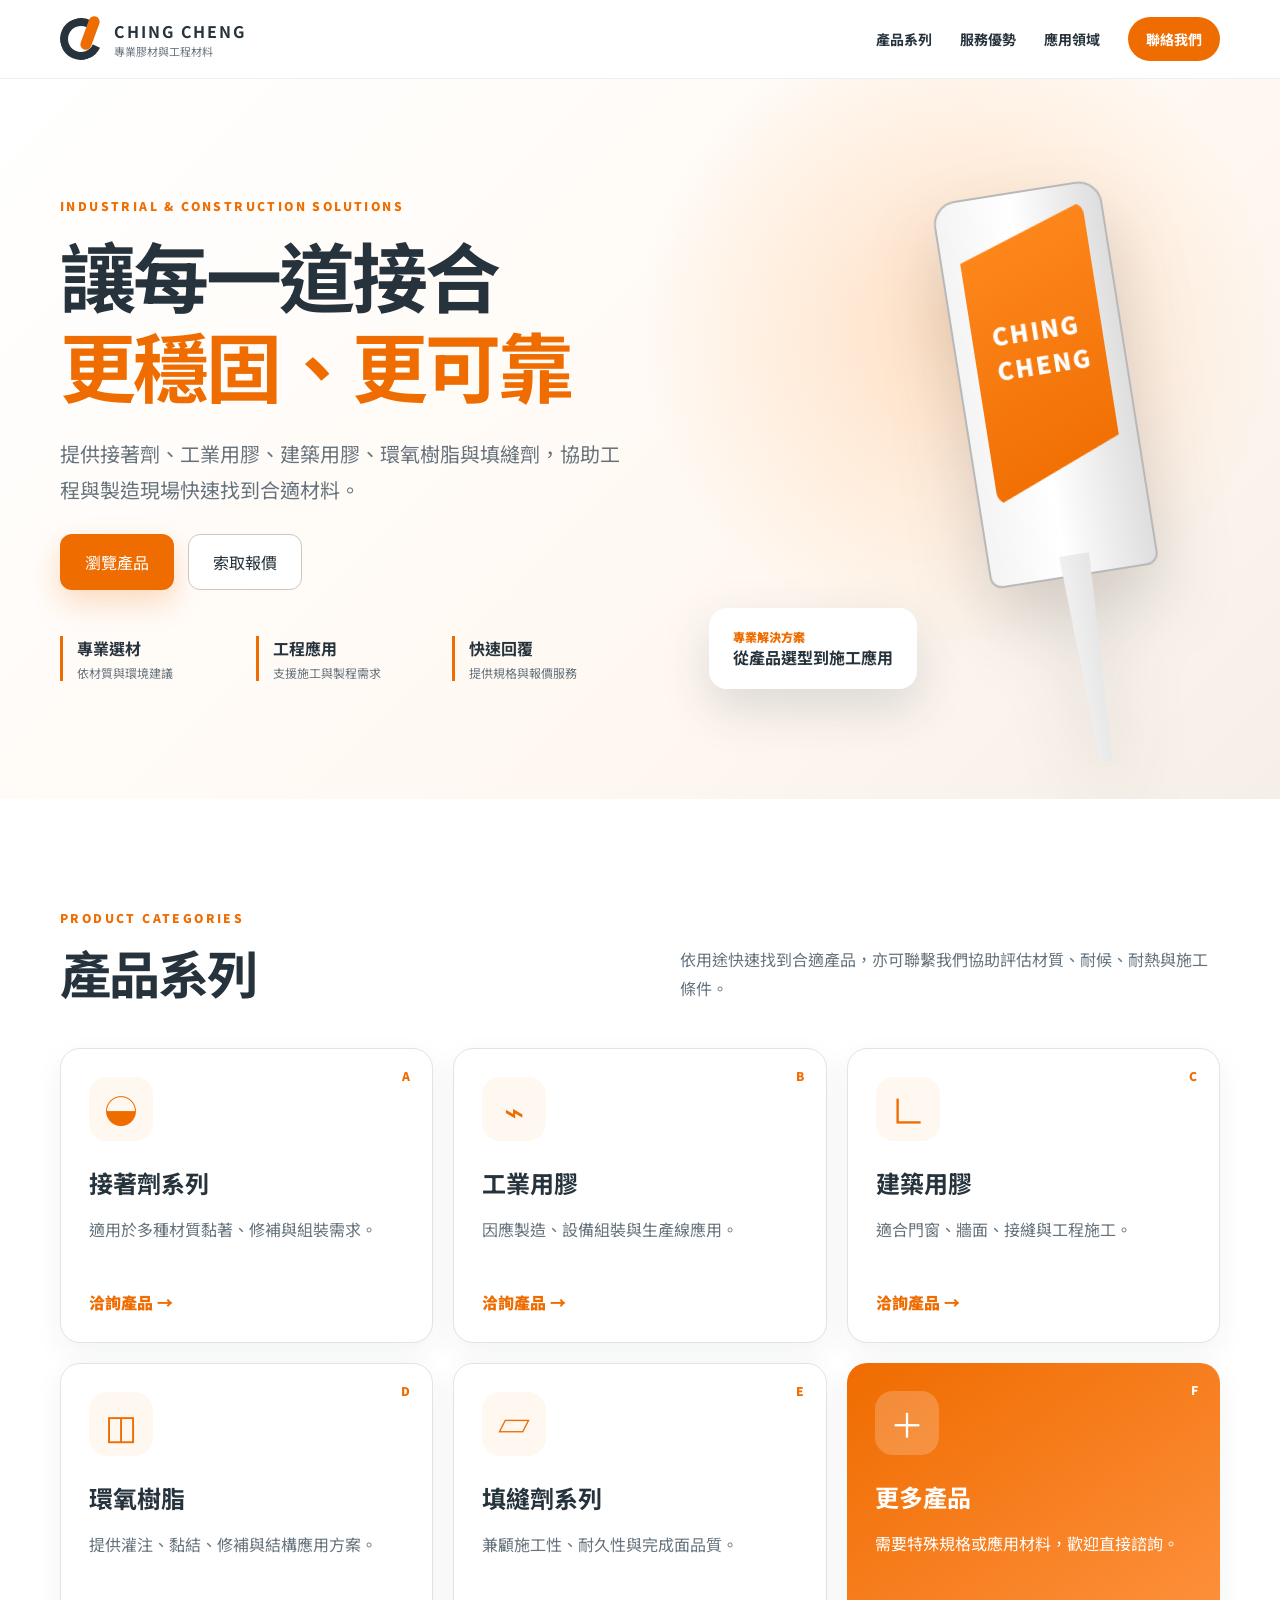
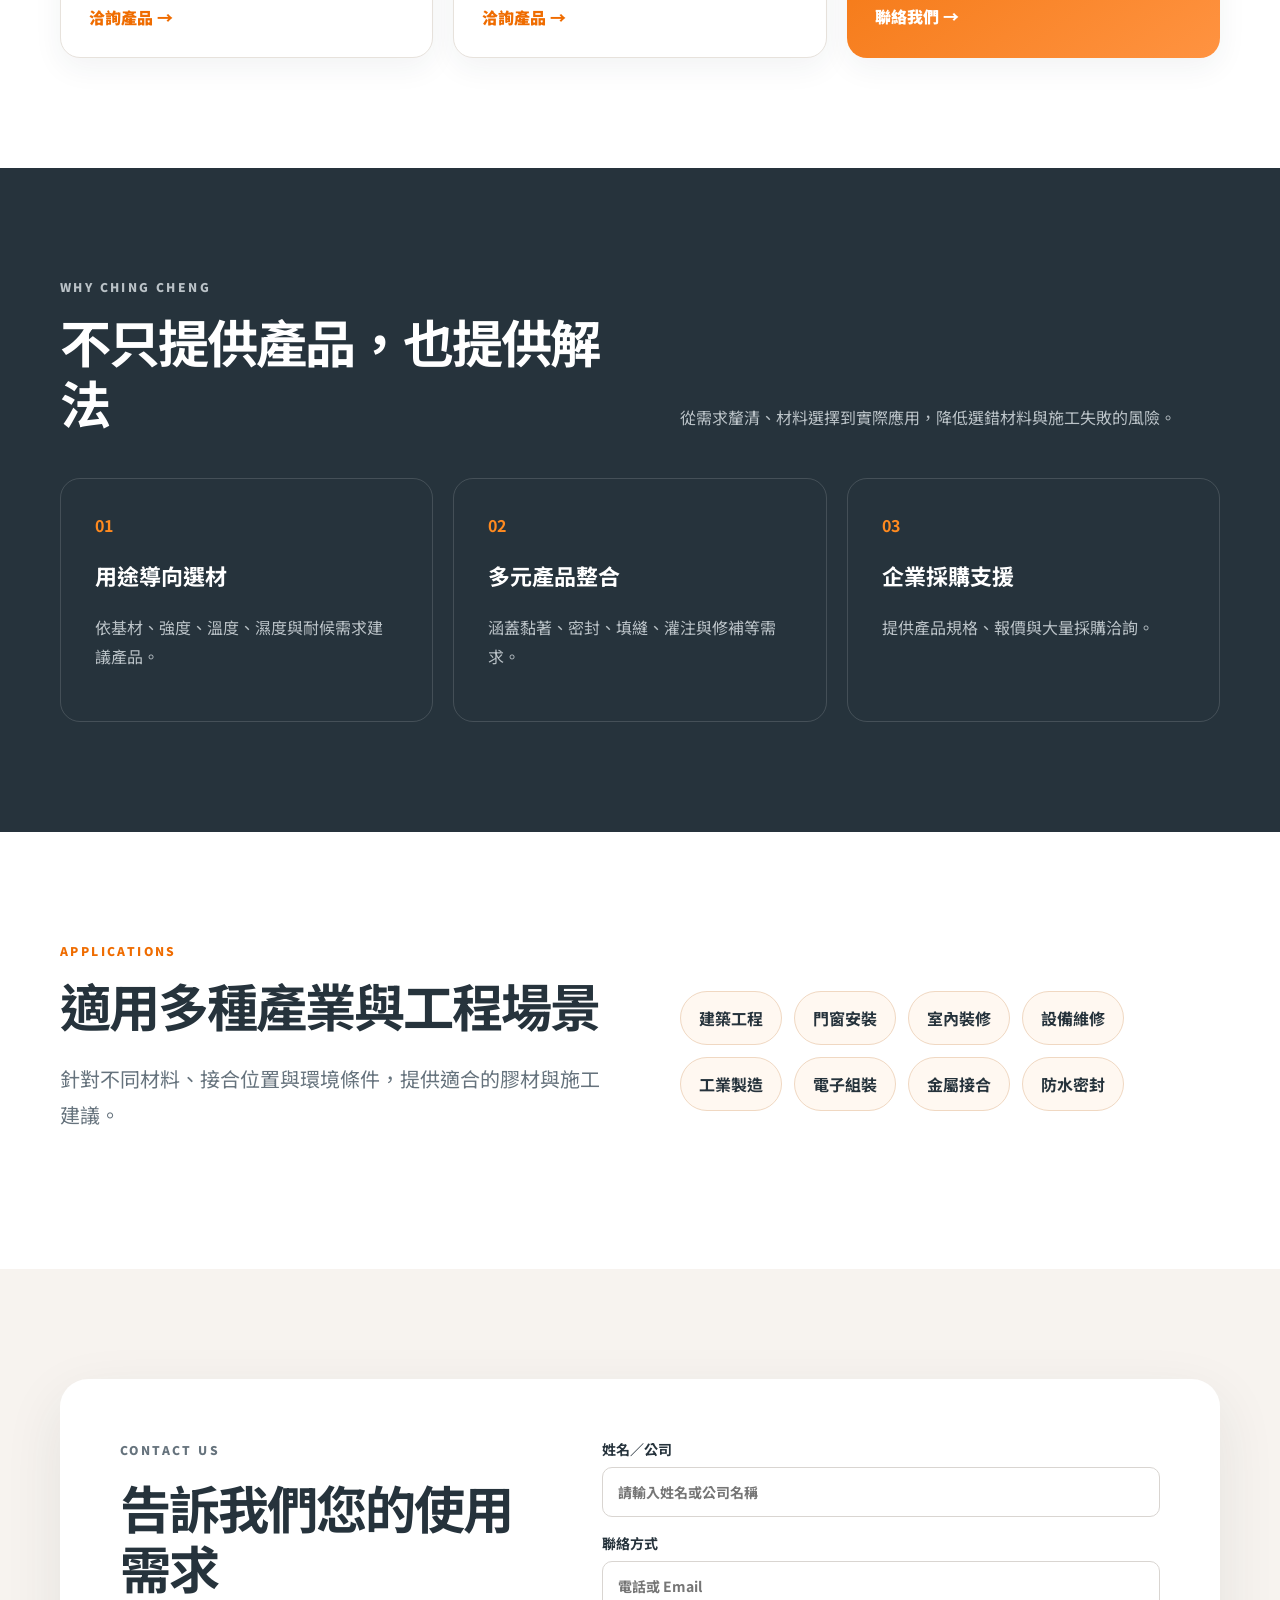
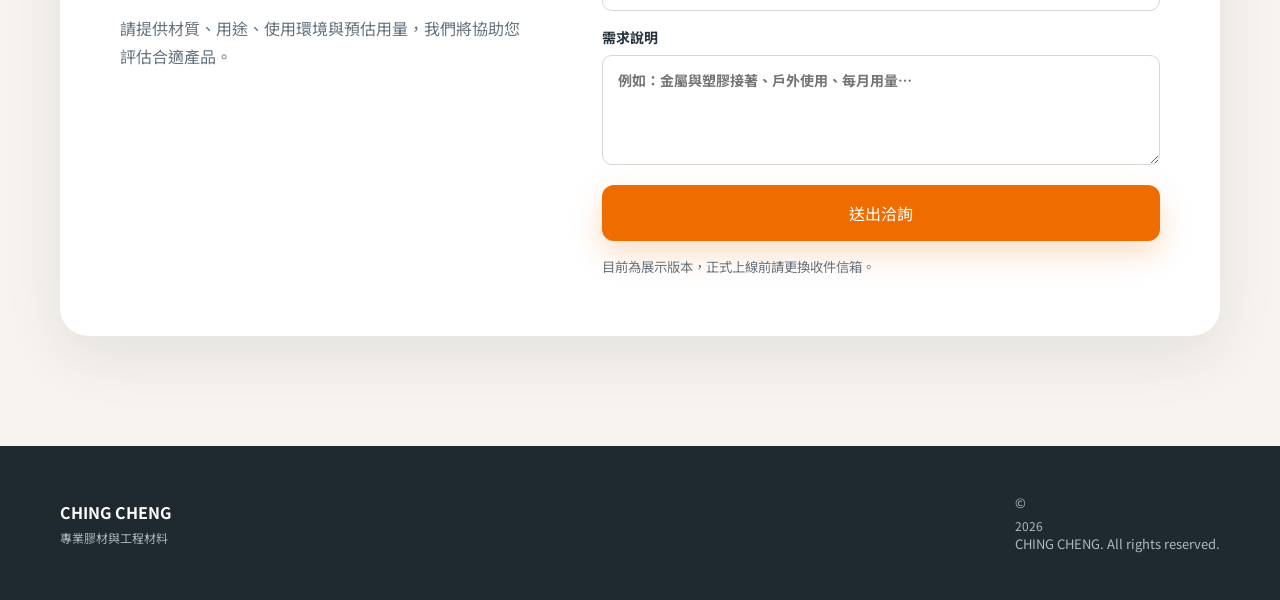
==== index.html @ 19c8ea31 "Deploy CHING CHENG company website" ====
<!doctype html><html lang="zh-Hant"><head><meta charset="utf-8"><meta name="viewport" content="width=device-width,initial-scale=1"><meta name="description" content="CHING CHENG 專業接著劑、工業用膠、建築用膠、環氧樹脂與填縫劑"><title>CHING CHENG｜專業膠材與工程材料</title><link rel="preconnect" href="https://fonts.googleapis.com"><link rel="preconnect" href="https://fonts.gstatic.com" crossorigin><link href="https://fonts.googleapis.com/css2?family=Noto+Sans+TC:wght@400;500;700;900&display=swap" rel="stylesheet"><style>:root{--o:#ef6c00;--o2:#ff8a1f;--i:#26333c;--m:#66737d;--l:#e7e2dc;--c:#fff8f1}*{box-sizing:border-box}html{scroll-behavior:smooth}body{margin:0;font-family:'Noto Sans TC',sans-serif;color:var(--i)}a{text-decoration:none;color:inherit}.container{width:min(1160px,calc(100% - 40px));margin:auto}.site-header{position:sticky;top:0;z-index:50;background:#fffffff0;backdrop-filter:blur(14px);border-bottom:1px solid #26333c14}.nav-wrap{height:78px;display:flex;align-items:center;justify-content:space-between}.brand{display:flex;align-items:center;gap:12px}.brand strong{display:block;letter-spacing:.12em}.brand small{display:block;color:var(--m);font-size:11px}.mark{width:42px;height:42px;border:8px solid var(--i);border-right-color:transparent;border-radius:50%;position:relative;transform:rotate(-20deg)}.mark:after{content:'';position:absolute;width:11px;height:35px;background:var(--o);border-radius:6px;right:-3px;top:-7px;transform:rotate(40deg)}.nav{display:flex;align-items:center;gap:28px;font-weight:700;font-size:14px}.nav a:hover{color:var(--o)}.nav-cta{background:var(--o);color:#fff!important;padding:12px 18px;border-radius:999px}.menu{display:none;border:0;background:none;font-size:24px}.hero{min-height:720px;display:grid;align-items:center;overflow:hidden;background:radial-gradient(circle at 75% 35%,#ffe0c4 0,transparent 30%),linear-gradient(135deg,#fff,#fff8f1 65%,#f6efe8)}.hero-grid{display:grid;grid-template-columns:1.05fr .95fr;align-items:center;gap:64px}.eyebrow{font-size:12px;letter-spacing:.2em;font-weight:900;color:var(--o);margin:0 0 16px}.hero h1,.section h2{margin:0;line-height:1.18;letter-spacing:-.04em}.hero h1{font-size:clamp(48px,6vw,76px)}.hero h1 span{color:var(--o)}.lead{font-size:20px;line-height:1.8;color:var(--m);max-width:620px;margin:26px 0}.actions{display:flex;gap:14px}.btn{display:inline-flex;justify-content:center;align-items:center;border-radius:12px;padding:15px 24px;font-weight:900;border:1px solid transparent;cursor:pointer;font:inherit}.primary{background:var(--o);color:#fff;box-shadow:0 12px 30px #ef6c003d}.secondary{border-color:#cfc7bf;background:#fff}.trust{display:grid;grid-template-columns:repeat(3,1fr);gap:12px;margin-top:46px}.trust div{padding-left:14px;border-left:3px solid var(--o)}.trust b,.trust span{display:block}.trust span{font-size:12px;color:var(--m);margin-top:4px}.visual{position:relative;min-height:520px}.tube{position:absolute;width:170px;height:390px;right:90px;top:10px;background:linear-gradient(90deg,#f4f4f4,#fff 45%,#dedede);border-radius:24px 24px 12px 12px;border:2px solid #b8b8b8;transform:rotate(-9deg);filter:drop-shadow(0 35px 35px #24292d2e)}.tube:before{content:'';position:absolute;inset:18px 18px 80px;border-radius:13px;background:linear-gradient(160deg,var(--o2),var(--o));clip-path:polygon(0 15%,100% 0,100% 82%,0 100%)}.tube span{position:absolute;z-index:2;left:38px;top:120px;color:#fff;font-weight:900;font-size:24px;letter-spacing:.08em}.tube:after{content:'';position:absolute;width:76px;height:210px;left:47px;bottom:-190px;background:linear-gradient(90deg,#f8f8f8,#ddd);clip-path:polygon(30% 0,70% 0,58% 100%,42% 100%)}.hero-card{position:absolute;left:10px;bottom:10px;background:#fff;padding:20px 24px;border-radius:18px;box-shadow:0 18px 50px #26333c29}.hero-card span,.hero-card strong{display:block}.hero-card span{color:var(--o);font-size:12px;font-weight:900}.section{padding:110px 0}.section-head{display:grid;grid-template-columns:1fr 1fr;align-items:end;gap:80px;margin-bottom:46px}.section h2{font-size:clamp(34px,4vw,52px)}.section-head>p{color:var(--m);line-height:1.8;margin:0}.grid{display:grid;grid-template-columns:repeat(3,1fr);gap:20px}.card{position:relative;padding:28px;border:1px solid var(--l);border-radius:20px;background:#fff;box-shadow:0 10px 30px #26333c0f;transition:.25s}.card:hover{transform:translateY(-6px);box-shadow:0 20px 45px #26333c1c}.card>span{position:absolute;right:22px;top:18px;font-size:12px;font-weight:900;color:var(--o)}.icon{width:64px;height:64px;display:grid;place-items:center;border-radius:18px;background:var(--c);font-size:34px;color:var(--o)}.card h3{font-size:24px;margin:24px 0 10px}.card p{color:var(--m);line-height:1.7;min-height:58px}.card a{color:var(--o);font-weight:900}.hi{background:linear-gradient(145deg,var(--o),#ff9341);color:#fff;border:0}.hi p,.hi a,.hi>span{color:#fff}.hi .icon{background:#ffffff33;color:#fff}.dark{background:var(--i);color:#fff}.dark p{color:#bac2c7}.advantages>div{padding:34px;border:1px solid #ffffff24;border-radius:20px}.advantages b{color:var(--o2)}.advantages h3{font-size:22px}.advantages p{line-height:1.8}.apps{display:grid;grid-template-columns:1fr 1fr;gap:80px;align-items:center}.tags{display:flex;flex-wrap:wrap;gap:12px}.tags span{padding:14px 18px;border-radius:999px;background:var(--c);border:1px solid #f0d8c2;font-weight:700}.contact{background:#f7f3ef}.contact-card{display:grid;grid-template-columns:.85fr 1.15fr;gap:70px;background:#fff;padding:60px;border-radius:28px;box-shadow:0 20px 60px #26333c17}.contact-card p{color:var(--m);line-height:1.8}.contact form{display:grid;gap:16px}.contact label{font-weight:700;font-size:14px}.contact input,.contact textarea{width:100%;margin-top:8px;padding:14px 15px;border:1px solid #d9d5d1;border-radius:10px;font:inherit}.contact small{color:var(--m)}footer{background:#1e2930;color:#fff;padding:34px 0}.footer{display:flex;justify-content:space-between;align-items:center}.footer span{display:block;color:#aeb7bd;font-size:12px;margin-top:5px}.footer p{color:#aeb7bd;font-size:13px}@media(max-width:850px){.menu{display:block}.nav{display:none;position:absolute;top:78px;left:0;right:0;background:#fff;padding:20px;box-shadow:0 12px 24px #00000014;flex-direction:column}.nav.open{display:flex}.hero{min-height:auto;padding:90px 0}.hero-grid,.section-head,.apps,.contact-card{grid-template-columns:1fr}.visual{min-height:460px}.grid{grid-template-columns:1fr 1fr}.section{padding:80px 0}.trust{grid-template-columns:1fr}.contact-card{padding:34px;gap:30px}}@media(max-width:560px){.container{width:min(100% - 28px,1160px)}.hero h1{font-size:44px}.visual{min-height:390px}.tube{right:48px;transform:rotate(-9deg) scale(.82);transform-origin:top}.grid{grid-template-columns:1fr}.section-head{gap:24px}.footer{display:block}}</style></head><body><header class="site-header"><div class="container nav-wrap"><a class="brand" href="#top"><span class="mark"></span><span><strong>CHING CHENG</strong><small>專業膠材與工程材料</small></span></a><button class="menu">☰</button><nav class="nav"><a href="#products">產品系列</a><a href="#advantages">服務優勢</a><a href="#applications">應用領域</a><a href="#contact" class="nav-cta">聯絡我們</a></nav></div></header><main id="top"><section class="hero"><div class="container hero-grid"><div><p class="eyebrow">INDUSTRIAL & CONSTRUCTION SOLUTIONS</p><h1>讓每一道接合<br><span>更穩固、更可靠</span></h1><p class="lead">提供接著劑、工業用膠、建築用膠、環氧樹脂與填縫劑，協助工程與製造現場快速找到合適材料。</p><div class="actions"><a class="btn primary" href="#products">瀏覽產品</a><a class="btn secondary" href="#contact">索取報價</a></div><div class="trust"><div><b>專業選材</b><span>依材質與環境建議</span></div><div><b>工程應用</b><span>支援施工與製程需求</span></div><div><b>快速回覆</b><span>提供規格與報價服務</span></div></div></div><div class="visual"><div class="tube"><span>CHING<br>CHENG</span></div><div class="hero-card"><span>專業解決方案</span><strong>從產品選型到施工應用</strong></div></div></div></section><section id="products" class="section"><div class="container"><div class="section-head"><div><p class="eyebrow">PRODUCT CATEGORIES</p><h2>產品系列</h2></div><p>依用途快速找到合適產品，亦可聯繫我們協助評估材質、耐候、耐熱與施工條件。</p></div><div class="grid"><article class="card"><div class="icon">◒</div><span>A</span><h3>接著劑系列</h3><p>適用於多種材質黏著、修補與組裝需求。</p><a href="#contact">洽詢產品 →</a></article><article class="card"><div class="icon">⌁</div><span>B</span><h3>工業用膠</h3><p>因應製造、設備組裝與生產線應用。</p><a href="#contact">洽詢產品 →</a></article><article class="card"><div class="icon">∟</div><span>C</span><h3>建築用膠</h3><p>適合門窗、牆面、接縫與工程施工。</p><a href="#contact">洽詢產品 →</a></article><article class="card"><div class="icon">◫</div><span>D</span><h3>環氧樹脂</h3><p>提供灌注、黏結、修補與結構應用方案。</p><a href="#contact">洽詢產品 →</a></article><article class="card"><div class="icon">▱</div><span>E</span><h3>填縫劑系列</h3><p>兼顧施工性、耐久性與完成面品質。</p><a href="#contact">洽詢產品 →</a></article><article class="card hi"><div class="icon">＋</div><span>F</span><h3>更多產品</h3><p>需要特殊規格或應用材料，歡迎直接諮詢。</p><a href="#contact">聯絡我們 →</a></article></div></div></section><section id="advantages" class="section dark"><div class="container"><div class="section-head"><div><p class="eyebrow">WHY CHING CHENG</p><h2>不只提供產品，也提供解法</h2></div><p>從需求釐清、材料選擇到實際應用，降低選錯材料與施工失敗的風險。</p></div><div class="grid advantages"><div><b>01</b><h3>用途導向選材</h3><p>依基材、強度、溫度、濕度與耐候需求建議產品。</p></div><div><b>02</b><h3>多元產品整合</h3><p>涵蓋黏著、密封、填縫、灌注與修補等需求。</p></div><div><b>03</b><h3>企業採購支援</h3><p>提供產品規格、報價與大量採購洽詢。</p></div></div></div></section><section id="applications" class="section"><div class="container apps"><div><p class="eyebrow">APPLICATIONS</p><h2>適用多種產業與工程場景</h2><p class="lead">針對不同材料、接合位置與環境條件，提供適合的膠材與施工建議。</p></div><div class="tags"><span>建築工程</span><span>門窗安裝</span><span>室內裝修</span><span>設備維修</span><span>工業製造</span><span>電子組裝</span><span>金屬接合</span><span>防水密封</span></div></div></section><section id="contact" class="section contact"><div class="container contact-card"><div><p class="eyebrow">CONTACT US</p><h2>告訴我們您的使用需求</h2><p>請提供材質、用途、使用環境與預估用量，我們將協助您評估合適產品。</p></div><form action="mailto:sales@example.com" method="post" enctype="text/plain"><label>姓名／公司<input name="name" required placeholder="請輸入姓名或公司名稱"></label><label>聯絡方式<input name="contact" required placeholder="電話或 Email"></label><label>需求說明<textarea name="message" rows="4" required placeholder="例如：金屬與塑膠接著、戶外使用、每月用量…"></textarea></label><button class="btn primary" type="submit">送出洽詢</button><small>目前為展示版本，正式上線前請更換收件信箱。</small></form></div></section></main><footer><div class="container footer"><div><strong>CHING CHENG</strong><span>專業膠材與工程材料</span></div><p>© <span id="year"></span> CHING CHENG. All rights reserved.</p></div></footer><script>const b=document.querySelector('.menu'),n=document.querySelector('.nav');b.onclick=()=>n.classList.toggle('open');document.querySelectorAll('.nav a').forEach(a=>a.onclick=()=>n.classList.remove('open'));document.getElementById('year').textContent=new Date().getFullYear()</script></body></html>
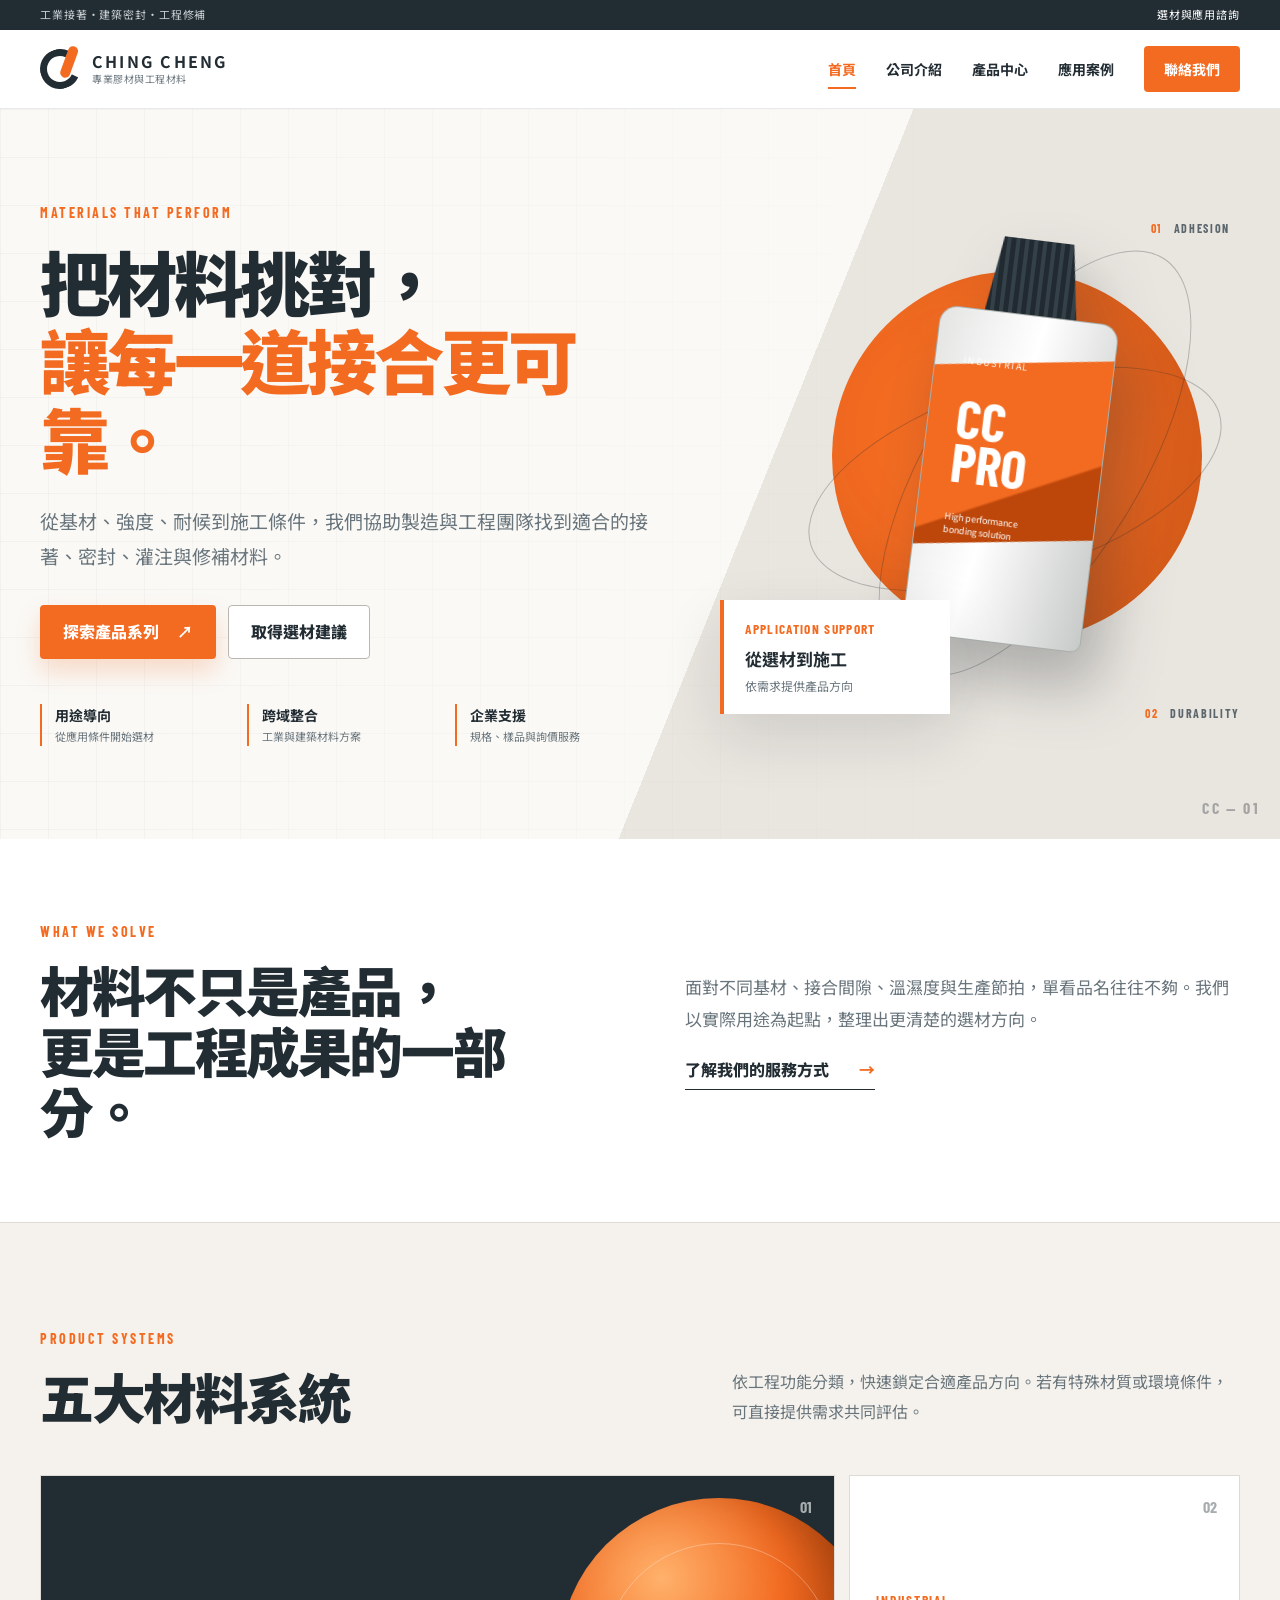
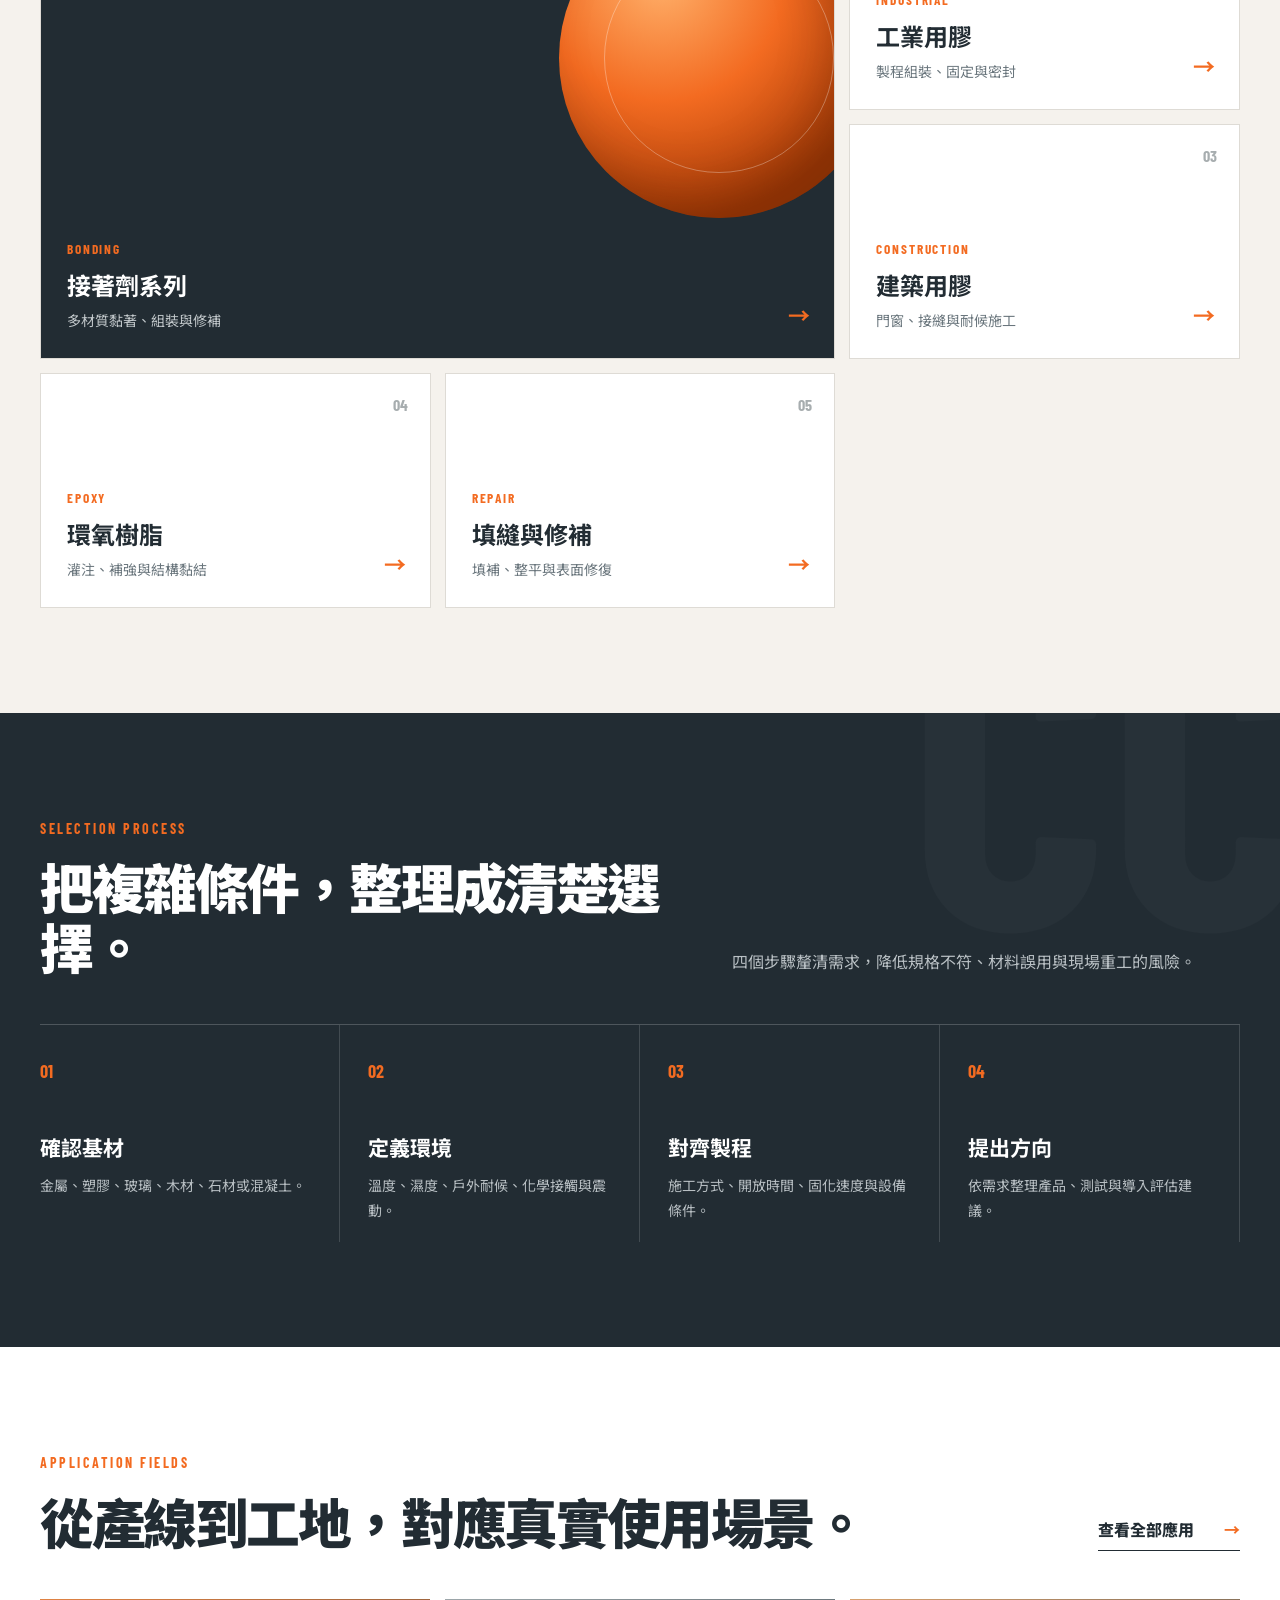
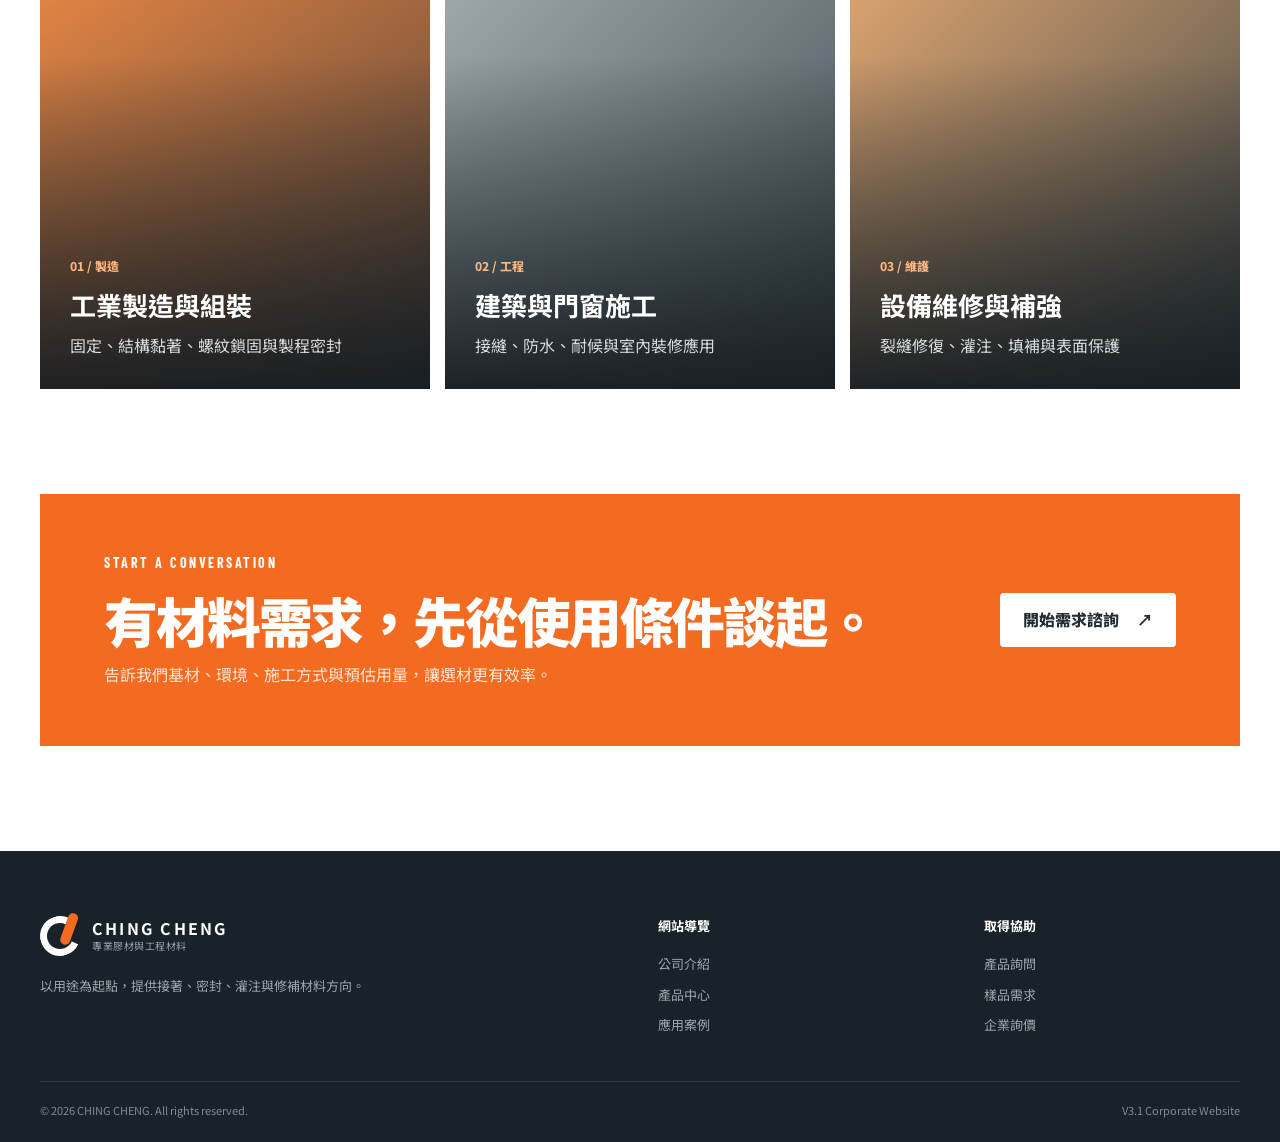
==== commit c720cc19: "Build V3.1 corporate website" ====
--- a/index.html
+++ b/index.html
@@ -1 +1,89 @@
-<!doctype html><html lang="zh-Hant"><head><meta charset="utf-8"><meta name="viewport" content="width=device-width,initial-scale=1"><meta name="description" content="CHING CHENG 專業接著劑、工業用膠、建築用膠、環氧樹脂與填縫劑"><title>CHING CHENG｜專業膠材與工程材料</title><link rel="preconnect" href="https://fonts.googleapis.com"><link rel="preconnect" href="https://fonts.gstatic.com" crossorigin><link href="https://fonts.googleapis.com/css2?family=Noto+Sans+TC:wght@400;500;700;900&display=swap" rel="stylesheet"><style>:root{--o:#ef6c00;--o2:#ff8a1f;--i:#26333c;--m:#66737d;--l:#e7e2dc;--c:#fff8f1}*{box-sizing:border-box}html{scroll-behavior:smooth}body{margin:0;font-family:'Noto Sans TC',sans-serif;color:var(--i)}a{text-decoration:none;color:inherit}.container{width:min(1160px,calc(100% - 40px));margin:auto}.site-header{position:sticky;top:0;z-index:50;background:#fffffff0;backdrop-filter:blur(14px);border-bottom:1px solid #26333c14}.nav-wrap{height:78px;display:flex;align-items:center;justify-content:space-between}.brand{display:flex;align-items:center;gap:12px}.brand strong{display:block;letter-spacing:.12em}.brand small{display:block;color:var(--m);font-size:11px}.mark{width:42px;height:42px;border:8px solid var(--i);border-right-color:transparent;border-radius:50%;position:relative;transform:rotate(-20deg)}.mark:after{content:'';position:absolute;width:11px;height:35px;background:var(--o);border-radius:6px;right:-3px;top:-7px;transform:rotate(40deg)}.nav{display:flex;align-items:center;gap:28px;font-weight:700;font-size:14px}.nav a:hover{color:var(--o)}.nav-cta{background:var(--o);color:#fff!important;padding:12px 18px;border-radius:999px}.menu{display:none;border:0;background:none;font-size:24px}.hero{min-height:720px;display:grid;align-items:center;overflow:hidden;background:radial-gradient(circle at 75% 35%,#ffe0c4 0,transparent 30%),linear-gradient(135deg,#fff,#fff8f1 65%,#f6efe8)}.hero-grid{display:grid;grid-template-columns:1.05fr .95fr;align-items:center;gap:64px}.eyebrow{font-size:12px;letter-spacing:.2em;font-weight:900;color:var(--o);margin:0 0 16px}.hero h1,.section h2{margin:0;line-height:1.18;letter-spacing:-.04em}.hero h1{font-size:clamp(48px,6vw,76px)}.hero h1 span{color:var(--o)}.lead{font-size:20px;line-height:1.8;color:var(--m);max-width:620px;margin:26px 0}.actions{display:flex;gap:14px}.btn{display:inline-flex;justify-content:center;align-items:center;border-radius:12px;padding:15px 24px;font-weight:900;border:1px solid transparent;cursor:pointer;font:inherit}.primary{background:var(--o);color:#fff;box-shadow:0 12px 30px #ef6c003d}.secondary{border-color:#cfc7bf;background:#fff}.trust{display:grid;grid-template-columns:repeat(3,1fr);gap:12px;margin-top:46px}.trust div{padding-left:14px;border-left:3px solid var(--o)}.trust b,.trust span{display:block}.trust span{font-size:12px;color:var(--m);margin-top:4px}.visual{position:relative;min-height:520px}.tube{position:absolute;width:170px;height:390px;right:90px;top:10px;background:linear-gradient(90deg,#f4f4f4,#fff 45%,#dedede);border-radius:24px 24px 12px 12px;border:2px solid #b8b8b8;transform:rotate(-9deg);filter:drop-shadow(0 35px 35px #24292d2e)}.tube:before{content:'';position:absolute;inset:18px 18px 80px;border-radius:13px;background:linear-gradient(160deg,var(--o2),var(--o));clip-path:polygon(0 15%,100% 0,100% 82%,0 100%)}.tube span{position:absolute;z-index:2;left:38px;top:120px;color:#fff;font-weight:900;font-size:24px;letter-spacing:.08em}.tube:after{content:'';position:absolute;width:76px;height:210px;left:47px;bottom:-190px;background:linear-gradient(90deg,#f8f8f8,#ddd);clip-path:polygon(30% 0,70% 0,58% 100%,42% 100%)}.hero-card{position:absolute;left:10px;bottom:10px;background:#fff;padding:20px 24px;border-radius:18px;box-shadow:0 18px 50px #26333c29}.hero-card span,.hero-card strong{display:block}.hero-card span{color:var(--o);font-size:12px;font-weight:900}.section{padding:110px 0}.section-head{display:grid;grid-template-columns:1fr 1fr;align-items:end;gap:80px;margin-bottom:46px}.section h2{font-size:clamp(34px,4vw,52px)}.section-head>p{color:var(--m);line-height:1.8;margin:0}.grid{display:grid;grid-template-columns:repeat(3,1fr);gap:20px}.card{position:relative;padding:28px;border:1px solid var(--l);border-radius:20px;background:#fff;box-shadow:0 10px 30px #26333c0f;transition:.25s}.card:hover{transform:translateY(-6px);box-shadow:0 20px 45px #26333c1c}.card>span{position:absolute;right:22px;top:18px;font-size:12px;font-weight:900;color:var(--o)}.icon{width:64px;height:64px;display:grid;place-items:center;border-radius:18px;background:var(--c);font-size:34px;color:var(--o)}.card h3{font-size:24px;margin:24px 0 10px}.card p{color:var(--m);line-height:1.7;min-height:58px}.card a{color:var(--o);font-weight:900}.hi{background:linear-gradient(145deg,var(--o),#ff9341);color:#fff;border:0}.hi p,.hi a,.hi>span{color:#fff}.hi .icon{background:#ffffff33;color:#fff}.dark{background:var(--i);color:#fff}.dark p{color:#bac2c7}.advantages>div{padding:34px;border:1px solid #ffffff24;border-radius:20px}.advantages b{color:var(--o2)}.advantages h3{font-size:22px}.advantages p{line-height:1.8}.apps{display:grid;grid-template-columns:1fr 1fr;gap:80px;align-items:center}.tags{display:flex;flex-wrap:wrap;gap:12px}.tags span{padding:14px 18px;border-radius:999px;background:var(--c);border:1px solid #f0d8c2;font-weight:700}.contact{background:#f7f3ef}.contact-card{display:grid;grid-template-columns:.85fr 1.15fr;gap:70px;background:#fff;padding:60px;border-radius:28px;box-shadow:0 20px 60px #26333c17}.contact-card p{color:var(--m);line-height:1.8}.contact form{display:grid;gap:16px}.contact label{font-weight:700;font-size:14px}.contact input,.contact textarea{width:100%;margin-top:8px;padding:14px 15px;border:1px solid #d9d5d1;border-radius:10px;font:inherit}.contact small{color:var(--m)}footer{background:#1e2930;color:#fff;padding:34px 0}.footer{display:flex;justify-content:space-between;align-items:center}.footer span{display:block;color:#aeb7bd;font-size:12px;margin-top:5px}.footer p{color:#aeb7bd;font-size:13px}@media(max-width:850px){.menu{display:block}.nav{display:none;position:absolute;top:78px;left:0;right:0;background:#fff;padding:20px;box-shadow:0 12px 24px #00000014;flex-direction:column}.nav.open{display:flex}.hero{min-height:auto;padding:90px 0}.hero-grid,.section-head,.apps,.contact-card{grid-template-columns:1fr}.visual{min-height:460px}.grid{grid-template-columns:1fr 1fr}.section{padding:80px 0}.trust{grid-template-columns:1fr}.contact-card{padding:34px;gap:30px}}@media(max-width:560px){.container{width:min(100% - 28px,1160px)}.hero h1{font-size:44px}.visual{min-height:390px}.tube{right:48px;transform:rotate(-9deg) scale(.82);transform-origin:top}.grid{grid-template-columns:1fr}.section-head{gap:24px}.footer{display:block}}</style></head><body><header class="site-header"><div class="container nav-wrap"><a class="brand" href="#top"><span class="mark"></span><span><strong>CHING CHENG</strong><small>專業膠材與工程材料</small></span></a><button class="menu">☰</button><nav class="nav"><a href="#products">產品系列</a><a href="#advantages">服務優勢</a><a href="#applications">應用領域</a><a href="#contact" class="nav-cta">聯絡我們</a></nav></div></header><main id="top"><section class="hero"><div class="container hero-grid"><div><p class="eyebrow">INDUSTRIAL & CONSTRUCTION SOLUTIONS</p><h1>讓每一道接合<br><span>更穩固、更可靠</span></h1><p class="lead">提供接著劑、工業用膠、建築用膠、環氧樹脂與填縫劑，協助工程與製造現場快速找到合適材料。</p><div class="actions"><a class="btn primary" href="#products">瀏覽產品</a><a class="btn secondary" href="#contact">索取報價</a></div><div class="trust"><div><b>專業選材</b><span>依材質與環境建議</span></div><div><b>工程應用</b><span>支援施工與製程需求</span></div><div><b>快速回覆</b><span>提供規格與報價服務</span></div></div></div><div class="visual"><div class="tube"><span>CHING<br>CHENG</span></div><div class="hero-card"><span>專業解決方案</span><strong>從產品選型到施工應用</strong></div></div></div></section><section id="products" class="section"><div class="container"><div class="section-head"><div><p class="eyebrow">PRODUCT CATEGORIES</p><h2>產品系列</h2></div><p>依用途快速找到合適產品，亦可聯繫我們協助評估材質、耐候、耐熱與施工條件。</p></div><div class="grid"><article class="card"><div class="icon">◒</div><span>A</span><h3>接著劑系列</h3><p>適用於多種材質黏著、修補與組裝需求。</p><a href="#contact">洽詢產品 →</a></article><article class="card"><div class="icon">⌁</div><span>B</span><h3>工業用膠</h3><p>因應製造、設備組裝與生產線應用。</p><a href="#contact">洽詢產品 →</a></article><article class="card"><div class="icon">∟</div><span>C</span><h3>建築用膠</h3><p>適合門窗、牆面、接縫與工程施工。</p><a href="#contact">洽詢產品 →</a></article><article class="card"><div class="icon">◫</div><span>D</span><h3>環氧樹脂</h3><p>提供灌注、黏結、修補與結構應用方案。</p><a href="#contact">洽詢產品 →</a></article><article class="card"><div class="icon">▱</div><span>E</span><h3>填縫劑系列</h3><p>兼顧施工性、耐久性與完成面品質。</p><a href="#contact">洽詢產品 →</a></article><article class="card hi"><div class="icon">＋</div><span>F</span><h3>更多產品</h3><p>需要特殊規格或應用材料，歡迎直接諮詢。</p><a href="#contact">聯絡我們 →</a></article></div></div></section><section id="advantages" class="section dark"><div class="container"><div class="section-head"><div><p class="eyebrow">WHY CHING CHENG</p><h2>不只提供產品，也提供解法</h2></div><p>從需求釐清、材料選擇到實際應用，降低選錯材料與施工失敗的風險。</p></div><div class="grid advantages"><div><b>01</b><h3>用途導向選材</h3><p>依基材、強度、溫度、濕度與耐候需求建議產品。</p></div><div><b>02</b><h3>多元產品整合</h3><p>涵蓋黏著、密封、填縫、灌注與修補等需求。</p></div><div><b>03</b><h3>企業採購支援</h3><p>提供產品規格、報價與大量採購洽詢。</p></div></div></div></section><section id="applications" class="section"><div class="container apps"><div><p class="eyebrow">APPLICATIONS</p><h2>適用多種產業與工程場景</h2><p class="lead">針對不同材料、接合位置與環境條件，提供適合的膠材與施工建議。</p></div><div class="tags"><span>建築工程</span><span>門窗安裝</span><span>室內裝修</span><span>設備維修</span><span>工業製造</span><span>電子組裝</span><span>金屬接合</span><span>防水密封</span></div></div></section><section id="contact" class="section contact"><div class="container contact-card"><div><p class="eyebrow">CONTACT US</p><h2>告訴我們您的使用需求</h2><p>請提供材質、用途、使用環境與預估用量，我們將協助您評估合適產品。</p></div><form action="mailto:sales@example.com" method="post" enctype="text/plain"><label>姓名／公司<input name="name" required placeholder="請輸入姓名或公司名稱"></label><label>聯絡方式<input name="contact" required placeholder="電話或 Email"></label><label>需求說明<textarea name="message" rows="4" required placeholder="例如：金屬與塑膠接著、戶外使用、每月用量…"></textarea></label><button class="btn primary" type="submit">送出洽詢</button><small>目前為展示版本，正式上線前請更換收件信箱。</small></form></div></section></main><footer><div class="container footer"><div><strong>CHING CHENG</strong><span>專業膠材與工程材料</span></div><p>© <span id="year"></span> CHING CHENG. All rights reserved.</p></div></footer><script>const b=document.querySelector('.menu'),n=document.querySelector('.nav');b.onclick=()=>n.classList.toggle('open');document.querySelectorAll('.nav a').forEach(a=>a.onclick=()=>n.classList.remove('open'));document.getElementById('year').textContent=new Date().getFullYear()</script></body></html>+<!doctype html>
+<html lang="zh-Hant">
+<head>
+  <meta charset="utf-8">
+  <meta name="viewport" content="width=device-width,initial-scale=1">
+  <meta name="description" content="CHING CHENG 提供工業接著、建築密封、環氧灌注與填縫修補材料，協助企業依基材、環境與製程條件快速選材。">
+  <meta name="theme-color" content="#222c33">
+  <title>CHING CHENG｜工業膠材與工程材料解決方案</title>
+  <link rel="stylesheet" href="styles.css">
+</head>
+<body>
+  <a class="skip-link" href="#main">跳至主要內容</a>
+  <header class="header">
+    <div class="utility"><div class="container">工業接著・建築密封・工程修補 <span>選材與應用諮詢</span></div></div>
+    <div class="container nav-wrap">
+      <a class="brand" href="index.html" aria-label="CHING CHENG 首頁"><span class="brand-mark" aria-hidden="true"></span><span><strong>CHING CHENG</strong><small>專業膠材與工程材料</small></span></a>
+      <button class="menu" type="button" aria-label="開啟導覽選單" aria-expanded="false" aria-controls="site-nav"><span></span><span></span><span></span></button>
+      <nav class="nav" id="site-nav" aria-label="主要導覽"><a class="active" aria-current="page" href="index.html">首頁</a><a href="about.html">公司介紹</a><a href="products.html">產品中心</a><a href="applications.html">應用案例</a><a class="nav-cta" href="contact.html">聯絡我們</a></nav>
+    </div>
+  </header>
+
+  <main id="main">
+    <section class="hero">
+      <div class="container hero-grid">
+        <div class="hero-copy reveal">
+          <p class="eyebrow">MATERIALS THAT PERFORM</p>
+          <h1>把材料挑對，<br><span>讓每一道接合更可靠。</span></h1>
+          <p class="lead">從基材、強度、耐候到施工條件，我們協助製造與工程團隊找到適合的接著、密封、灌注與修補材料。</p>
+          <div class="actions"><a class="btn primary" href="products.html">探索產品系列 <span aria-hidden="true">↗</span></a><a class="btn secondary" href="contact.html">取得選材建議</a></div>
+          <div class="trust" aria-label="服務特色"><div><b>用途導向</b><span>從應用條件開始選材</span></div><div><b>跨域整合</b><span>工業與建築材料方案</span></div><div><b>企業支援</b><span>規格、樣品與詢價服務</span></div></div>
+        </div>
+        <div class="hero-stage reveal" aria-label="CHING CHENG 工業膠材產品意象">
+          <div class="tech-label label-top"><span>01</span> ADHESION</div>
+          <div class="product-pack"><div class="pack-cap"></div><div class="pack-body"><small>INDUSTRIAL</small><strong>CC<br>PRO</strong><span>High performance<br>bonding solution</span></div></div>
+          <div class="orbit orbit-one"></div><div class="orbit orbit-two"></div>
+          <div class="spec-card"><small>APPLICATION SUPPORT</small><b>從選材到施工</b><span>依需求提供產品方向</span></div>
+          <div class="tech-label label-bottom"><span>02</span> DURABILITY</div>
+        </div>
+      </div>
+      <div class="hero-index" aria-hidden="true">CC — 01</div>
+    </section>
+
+    <section class="section intro-strip">
+      <div class="container split intro-grid reveal"><div><p class="eyebrow">WHAT WE SOLVE</p><h2>材料不只是產品，<br>更是工程成果的一部分。</h2></div><div><p class="lead-sm">面對不同基材、接合間隙、溫濕度與生產節拍，單看品名往往不夠。我們以實際用途為起點，整理出更清楚的選材方向。</p><a class="text-link" href="about.html">了解我們的服務方式 <span>→</span></a></div></div>
+    </section>
+
+    <section class="section soft" id="products">
+      <div class="container">
+        <div class="section-head reveal"><div><p class="eyebrow">PRODUCT SYSTEMS</p><h2>五大材料系統</h2></div><p>依工程功能分類，快速鎖定合適產品方向。若有特殊材質或環境條件，可直接提供需求共同評估。</p></div>
+        <div class="category-grid">
+          <a class="category-card featured reveal" href="products.html#adhesives"><span class="card-no">01</span><div class="material-orb"></div><div><small>BONDING</small><h3>接著劑系列</h3><p>多材質黏著、組裝與修補</p></div><b>→</b></a>
+          <a class="category-card reveal" href="products.html#industrial"><span class="card-no">02</span><div><small>INDUSTRIAL</small><h3>工業用膠</h3><p>製程組裝、固定與密封</p></div><b>→</b></a>
+          <a class="category-card reveal" href="products.html#construction"><span class="card-no">03</span><div><small>CONSTRUCTION</small><h3>建築用膠</h3><p>門窗、接縫與耐候施工</p></div><b>→</b></a>
+          <a class="category-card reveal" href="products.html#epoxy"><span class="card-no">04</span><div><small>EPOXY</small><h3>環氧樹脂</h3><p>灌注、補強與結構黏結</p></div><b>→</b></a>
+          <a class="category-card reveal" href="products.html#sealants"><span class="card-no">05</span><div><small>REPAIR</small><h3>填縫與修補</h3><p>填補、整平與表面修復</p></div><b>→</b></a>
+        </div>
+      </div>
+    </section>
+
+    <section class="section dark process-section">
+      <div class="container">
+        <div class="section-head reveal"><div><p class="eyebrow">SELECTION PROCESS</p><h2>把複雜條件，整理成清楚選擇。</h2></div><p>四個步驟釐清需求，降低規格不符、材料誤用與現場重工的風險。</p></div>
+        <div class="process-grid">
+          <article class="process-card reveal"><b>01</b><h3>確認基材</h3><p>金屬、塑膠、玻璃、木材、石材或混凝土。</p></article>
+          <article class="process-card reveal"><b>02</b><h3>定義環境</h3><p>溫度、濕度、戶外耐候、化學接觸與震動。</p></article>
+          <article class="process-card reveal"><b>03</b><h3>對齊製程</h3><p>施工方式、開放時間、固化速度與設備條件。</p></article>
+          <article class="process-card reveal"><b>04</b><h3>提出方向</h3><p>依需求整理產品、測試與導入評估建議。</p></article>
+        </div>
+      </div>
+    </section>
+
+    <section class="section applications-preview">
+      <div class="container">
+        <div class="section-head reveal"><div><p class="eyebrow">APPLICATION FIELDS</p><h2>從產線到工地，對應真實使用場景。</h2></div><a class="text-link" href="applications.html">查看全部應用 <span>→</span></a></div>
+        <div class="application-bands">
+          <a class="app-band app-industrial reveal" href="applications.html#manufacturing"><span>01 / 製造</span><h3>工業製造與組裝</h3><p>固定、結構黏著、螺紋鎖固與製程密封</p></a>
+          <a class="app-band app-building reveal" href="applications.html#building"><span>02 / 工程</span><h3>建築與門窗施工</h3><p>接縫、防水、耐候與室內裝修應用</p></a>
+          <a class="app-band app-maintenance reveal" href="applications.html#maintenance"><span>03 / 維護</span><h3>設備維修與補強</h3><p>裂縫修復、灌注、填補與表面保護</p></a>
+        </div>
+      </div>
+    </section>
+
+    <section class="cta-section"><div class="container cta-panel reveal"><div><p class="eyebrow">START A CONVERSATION</p><h2>有材料需求，先從使用條件談起。</h2><p>告訴我們基材、環境、施工方式與預估用量，讓選材更有效率。</p></div><a class="btn light" href="contact.html">開始需求諮詢 <span>↗</span></a></div></section>
+  </main>
+
+  <footer class="footer"><div class="container footer-grid"><div><a class="brand footer-brand" href="index.html"><span class="brand-mark"></span><span><strong>CHING CHENG</strong><small>專業膠材與工程材料</small></span></a><p>以用途為起點，提供接著、密封、灌注與修補材料方向。</p></div><div><strong>網站導覽</strong><a href="about.html">公司介紹</a><a href="products.html">產品中心</a><a href="applications.html">應用案例</a></div><div><strong>取得協助</strong><a href="contact.html">產品詢問</a><a href="contact.html?topic=sample">樣品需求</a><a href="contact.html?topic=quote">企業詢價</a></div></div><div class="container footer-bottom"><span>© <span data-year></span> CHING CHENG. All rights reserved.</span><span>V3.1 Corporate Website</span></div></footer>
+  <script src="main.js" defer></script>
+</body>
+</html>
--- a/styles.css
+++ b/styles.css
@@ -0,0 +1,63 @@
+@import url('https://fonts.googleapis.com/css2?family=Barlow+Condensed:wght@600;700&family=Noto+Sans+TC:wght@400;500;600;700;900&display=swap');
+
+:root{--orange:#f36b21;--orange-dark:#d9500b;--ink:#222c33;--ink-2:#303d45;--muted:#69757c;--paper:#f5f2ed;--cream:#fff8f1;--line:#dedbd5;--white:#fff;--max:1200px;--shadow:0 22px 60px rgba(25,34,40,.12)}
+*{box-sizing:border-box}
+html{scroll-behavior:smooth}
+body{margin:0;font-family:'Noto Sans TC',sans-serif;color:var(--ink);background:var(--white);line-height:1.6;-webkit-font-smoothing:antialiased}
+body.menu-open{overflow:hidden}
+a{color:inherit;text-decoration:none}
+button,input,textarea,select{font:inherit}
+button{color:inherit}
+.skip-link{position:fixed;top:8px;left:8px;z-index:1000;background:var(--ink);color:#fff;padding:10px 16px;transform:translateY(-150%)}
+.skip-link:focus{transform:none}
+.container{width:min(var(--max),calc(100% - 48px));margin-inline:auto}
+.header{position:sticky;top:0;z-index:100;background:rgba(255,255,255,.95);backdrop-filter:blur(16px);border-bottom:1px solid rgba(34,44,51,.1)}
+.utility{height:30px;background:var(--ink);color:#c9d0d3;font-size:11px;letter-spacing:.08em;display:flex;align-items:center}
+.utility .container{display:flex;justify-content:space-between}.utility span{color:#fff}
+.nav-wrap{height:78px;display:flex;align-items:center;justify-content:space-between}
+.brand{display:flex;align-items:center;gap:12px}.brand strong{display:block;font-size:16px;letter-spacing:.14em;line-height:1.3}.brand small{display:block;color:var(--muted);font-size:10px;letter-spacing:.05em}
+.brand-mark{width:40px;height:40px;border:7px solid var(--ink);border-right-color:transparent;border-radius:50%;position:relative;transform:rotate(-20deg);flex:0 0 auto}
+.brand-mark:after{content:'';position:absolute;width:10px;height:33px;background:var(--orange);border-radius:5px;right:-3px;top:-7px;transform:rotate(40deg)}
+.nav{display:flex;align-items:center;gap:30px;font-size:14px;font-weight:700}.nav a{position:relative;padding:9px 0}.nav a:not(.nav-cta):after{content:'';position:absolute;left:0;right:100%;bottom:0;height:2px;background:var(--orange);transition:.25s}.nav a:hover:after,.nav a.active:after{right:0}.nav a.active{color:var(--orange)}
+.nav-cta{padding:12px 20px!important;border-radius:4px;background:var(--orange);color:#fff;transition:.2s}.nav-cta:hover{background:var(--orange-dark)}
+.menu{display:none;width:44px;height:44px;border:0;background:transparent;padding:9px;cursor:pointer}.menu span{display:block;width:25px;height:2px;background:var(--ink);margin:5px auto;transition:.25s}
+.menu[aria-expanded="true"] span:nth-child(1){transform:translateY(7px) rotate(45deg)}.menu[aria-expanded="true"] span:nth-child(2){opacity:0}.menu[aria-expanded="true"] span:nth-child(3){transform:translateY(-7px) rotate(-45deg)}
+
+.hero{position:relative;min-height:730px;display:grid;align-items:center;overflow:hidden;background:linear-gradient(112deg,#faf9f6 0 58%,#e9e5df 58%)}
+.hero:before{content:'';position:absolute;inset:0;background-image:linear-gradient(rgba(34,44,51,.035) 1px,transparent 1px),linear-gradient(90deg,rgba(34,44,51,.035) 1px,transparent 1px);background-size:48px 48px;mask-image:linear-gradient(90deg,#000,transparent 78%)}
+.hero-grid{position:relative;z-index:1;display:grid;grid-template-columns:1.08fr .92fr;gap:70px;align-items:center;padding:70px 0}
+.eyebrow{margin:0 0 16px;color:var(--orange);font-family:'Barlow Condensed',sans-serif;font-size:14px;font-weight:700;letter-spacing:.18em;text-transform:uppercase}
+h1,h2,h3,p{margin-top:0}.hero h1,.page-hero h1,.section h2,.cta-panel h2{margin-bottom:0;font-weight:900;line-height:1.12;letter-spacing:-.045em}
+.hero h1{font-size:clamp(46px,5.5vw,76px)}.hero h1 span{color:var(--orange)}
+.lead{max-width:660px;margin:26px 0 0;color:var(--muted);font-size:19px;line-height:1.85}
+.lead-sm{color:var(--muted);font-size:17px;line-height:1.9}
+.actions{display:flex;gap:12px;flex-wrap:wrap;margin-top:32px}.btn{display:inline-flex;align-items:center;justify-content:center;gap:18px;min-height:52px;padding:13px 22px;border:1px solid transparent;border-radius:4px;font-weight:800;transition:.22s;cursor:pointer}.btn:hover{transform:translateY(-2px)}.primary{background:var(--orange);color:#fff;box-shadow:0 12px 25px rgba(243,107,33,.22)}.primary:hover{background:var(--orange-dark)}.secondary{border-color:#bbb7b0;background:#fff}.secondary:hover{border-color:var(--ink)}.light{background:#fff;color:var(--ink)}
+.trust{display:grid;grid-template-columns:repeat(3,1fr);gap:12px;margin-top:45px}.trust div{border-left:2px solid var(--orange);padding-left:13px}.trust b,.trust span{display:block}.trust b{font-size:14px}.trust span{color:var(--muted);font-size:11px;margin-top:2px}
+.hero-stage{position:relative;height:550px}.hero-stage:before{content:'';position:absolute;width:370px;height:370px;border-radius:50%;background:var(--orange);right:38px;top:72px;box-shadow:inset -55px -25px 90px rgba(118,38,0,.24)}
+.product-pack{position:absolute;z-index:3;width:180px;right:135px;top:40px;transform:rotate(7deg);filter:drop-shadow(20px 34px 30px rgba(34,44,51,.3))}.pack-cap{height:75px;width:92px;margin:auto;background:repeating-linear-gradient(90deg,#202a30 0 5px,#354149 5px 9px);clip-path:polygon(12% 0,88% 0,100% 100%,0 100%)}.pack-body{height:330px;padding:45px 28px 20px;border-radius:18px 18px 10px 10px;background:linear-gradient(100deg,#e4e5e3,#fff 45%,#c7cac8);border:1px solid #a8aeaa;position:relative;overflow:hidden}.pack-body:before{content:'';position:absolute;left:0;right:0;top:35px;height:205px;background:linear-gradient(155deg,var(--orange) 0 65%,#bd470a 66%);clip-path:polygon(0 12%,100% 0,100% 88%,0 100%)}.pack-body small,.pack-body strong,.pack-body span{position:relative;z-index:1;display:block;color:#fff}.pack-body small{font-size:9px;letter-spacing:.16em}.pack-body strong{font-family:'Barlow Condensed',sans-serif;font-size:54px;line-height:.8;margin:28px 0}.pack-body span{font-size:9px;line-height:1.5}.orbit{position:absolute;border:1px solid rgba(34,44,51,.28);border-radius:50%}.orbit-one{width:430px;height:190px;right:10px;top:185px;transform:rotate(-18deg)}.orbit-two{width:210px;height:485px;right:100px;top:22px;transform:rotate(32deg)}
+.spec-card{position:absolute;z-index:5;left:0;bottom:35px;width:230px;padding:19px 21px;background:#fff;border-left:4px solid var(--orange);box-shadow:var(--shadow)}.spec-card small,.spec-card b,.spec-card span{display:block}.spec-card small{color:var(--orange);font-family:'Barlow Condensed';font-weight:700;letter-spacing:.1em}.spec-card b{font-size:17px;margin:4px 0}.spec-card span{font-size:12px;color:var(--muted)}
+.tech-label{position:absolute;font-family:'Barlow Condensed';font-weight:700;font-size:12px;letter-spacing:.14em;color:#5b666d}.tech-label span{color:var(--orange);margin-right:8px}.label-top{right:10px;top:20px}.label-bottom{right:0;bottom:26px}.hero-index{position:absolute;right:20px;bottom:18px;font-family:'Barlow Condensed';font-weight:700;color:rgba(34,44,51,.35);letter-spacing:.15em}
+
+.section{padding:105px 0}.soft{background:var(--paper)}.dark{background:var(--ink);color:#fff}.split{display:grid;grid-template-columns:1fr 1fr;gap:90px;align-items:center}.intro-strip{padding:82px 0;border-bottom:1px solid var(--line)}.section h2,.cta-panel h2{font-size:clamp(34px,4.2vw,54px)}
+.text-link{display:inline-flex;gap:30px;align-items:center;border-bottom:1px solid var(--ink);padding:4px 0 7px;font-weight:800}.text-link span{color:var(--orange)}
+.section-head{display:grid;grid-template-columns:1.1fr .9fr;align-items:end;gap:70px;margin-bottom:48px}.section-head>p{margin:0;color:var(--muted);line-height:1.85}.dark .section-head>p{color:#b9c0c4}
+.category-grid{display:grid;grid-template-columns:repeat(6,1fr);gap:14px}.category-card{position:relative;grid-column:span 2;min-height:235px;padding:26px;background:#fff;border:1px solid var(--line);display:flex;flex-direction:column;justify-content:flex-end;overflow:hidden;transition:.25s}.category-card:hover{transform:translateY(-5px);border-color:var(--orange);box-shadow:var(--shadow)}.category-card.featured{grid-column:span 4;grid-row:span 2;min-height:484px;background:var(--ink);color:#fff}.category-card small{color:var(--orange);font-family:'Barlow Condensed';letter-spacing:.14em;font-weight:700}.category-card h3{font-size:24px;margin:5px 0}.category-card p{margin:0;color:var(--muted);font-size:14px}.category-card.featured p{color:#c2c8cb}.category-card>b{position:absolute;right:24px;bottom:25px;color:var(--orange);font-size:22px}.card-no{position:absolute;right:22px;top:18px;color:#a7adaf;font-family:'Barlow Condensed';font-weight:700}.material-orb{position:absolute;width:320px;height:320px;border-radius:50%;right:-45px;top:22px;background:radial-gradient(circle at 32% 25%,#ffb16b,var(--orange) 38%,#a83b06 75%);box-shadow:inset -35px -22px 55px rgba(73,25,0,.35)}.material-orb:after{content:'';position:absolute;inset:45px;border:1px solid rgba(255,255,255,.3);border-radius:50%}
+.process-section{position:relative;overflow:hidden}.process-section:before{content:'CC';position:absolute;right:-30px;top:-170px;font-family:'Barlow Condensed';font-size:430px;font-weight:700;line-height:1;color:rgba(255,255,255,.025)}.process-grid{position:relative;display:grid;grid-template-columns:repeat(4,1fr);border-top:1px solid rgba(255,255,255,.2)}.process-card{padding:32px 28px 5px 0;border-right:1px solid rgba(255,255,255,.15);min-height:215px}.process-card:not(:first-child){padding-left:28px}.process-card b{font-family:'Barlow Condensed';font-size:18px;color:var(--orange)}.process-card h3{font-size:21px;margin:45px 0 8px}.process-card p{color:#b9c0c4;font-size:14px;line-height:1.8}
+.applications-preview .section-head{grid-template-columns:1fr auto}.application-bands{display:grid;grid-template-columns:repeat(3,1fr);gap:15px}.app-band{position:relative;min-height:390px;padding:30px;display:flex;flex-direction:column;justify-content:flex-end;color:#fff;overflow:hidden;isolation:isolate}.app-band:before,.case-visual:before{content:'';position:absolute;inset:0;z-index:-2;background:linear-gradient(145deg,#e18343,#443c38)}.app-band:after,.case-visual:after{content:'';position:absolute;inset:0;z-index:-1;background:linear-gradient(180deg,transparent 15%,rgba(20,27,32,.9) 100%)}.app-building:before{background:linear-gradient(135deg,#9da7aa,#3d4a51)}.app-maintenance:before{background:linear-gradient(135deg,#d8a16e,#3c4548)}.app-band span{color:#ffb67e;font-size:12px;font-weight:800}.app-band h3{font-size:26px;margin:8px 0}.app-band p{margin:0;color:#d5dbde}.app-band:hover:before{transform:scale(1.06)}.app-band:before{transition:.45s}
+.cta-section{padding:0 0 105px}.cta-panel{display:flex;align-items:center;justify-content:space-between;gap:60px;padding:58px 64px;background:var(--orange);color:#fff}.cta-panel .eyebrow{color:#fff}.cta-panel p:last-child{margin:12px 0 0;color:#ffe3d2}
+
+.page-hero{position:relative;padding:110px 0 95px;background:var(--paper);overflow:hidden}.page-hero:after{content:attr(data-index);position:absolute;right:4vw;bottom:-.21em;font-family:'Barlow Condensed';font-size:220px;font-weight:700;color:rgba(34,44,51,.05)}.page-hero h1{max-width:900px;font-size:clamp(44px,6vw,76px)}.page-hero .lead{max-width:770px}.breadcrumb{display:flex;gap:9px;align-items:center;margin-bottom:28px;color:var(--muted);font-size:12px}.breadcrumb span{color:var(--orange)}
+.value-grid{display:grid;grid-template-columns:repeat(3,1fr);gap:18px}.value-card{padding:32px;border-top:3px solid var(--orange);background:#fff;box-shadow:0 10px 35px rgba(34,44,51,.06)}.value-card b{font-family:'Barlow Condensed';font-size:14px;color:var(--orange)}.value-card h3{font-size:22px;margin:30px 0 10px}.value-card p{color:var(--muted);margin:0}.service-steps{display:grid;gap:0;border-top:1px solid var(--line)}.service-step{display:grid;grid-template-columns:100px 1fr 1fr;gap:38px;padding:30px 0;border-bottom:1px solid var(--line);align-items:start}.service-step>b{font-family:'Barlow Condensed';font-size:34px;color:var(--orange)}.service-step h3{font-size:22px;margin:3px 0}.service-step p{color:var(--muted);margin:3px 0;line-height:1.8}
+.product-nav{position:sticky;top:108px;z-index:20;background:#fff;border-bottom:1px solid var(--line)}.product-nav .container{display:flex;overflow-x:auto}.product-nav a{padding:17px 18px;white-space:nowrap;font-size:13px;font-weight:700}.product-nav a:hover{color:var(--orange)}
+.product-list{display:grid;gap:18px}.product-row{display:grid;grid-template-columns:145px 1fr auto;gap:30px;align-items:center;padding:26px;background:#fff;border:1px solid var(--line)}.product-code{height:120px;background:linear-gradient(145deg,#ffe9d8,#f7b37b);display:grid;place-items:center;font-family:'Barlow Condensed';font-weight:700;font-size:36px;color:var(--orange-dark)}.product-row small{font-family:'Barlow Condensed';font-weight:700;letter-spacing:.14em;color:var(--orange)}.product-row h3{font-size:24px;margin:4px 0}.product-row p{margin:0;color:var(--muted)}.product-meta{display:flex;gap:7px;flex-wrap:wrap;margin-top:12px}.product-meta span{padding:5px 9px;background:var(--paper);font-size:11px;color:#59636a}.product-row .btn{min-width:130px}
+.selection-table{width:100%;border-collapse:collapse;background:#fff}.selection-table th,.selection-table td{padding:17px 18px;border-bottom:1px solid var(--line);text-align:left}.selection-table th{background:var(--ink);color:#fff;font-size:13px}.selection-table td{color:var(--muted);font-size:14px}.selection-table td:first-child{color:var(--ink);font-weight:700}
+.case-grid{display:grid;grid-template-columns:repeat(2,1fr);gap:22px}.case-card{border:1px solid var(--line);background:#fff}.case-visual{height:245px;position:relative;overflow:hidden;isolation:isolate;padding:24px;color:#fff}.case-visual span{font-family:'Barlow Condensed';font-weight:700;letter-spacing:.12em}.case-card:nth-child(2) .case-visual:before{background:linear-gradient(145deg,#87979e,#2b3941)}.case-card:nth-child(3) .case-visual:before{background:linear-gradient(145deg,#d4a477,#514038)}.case-card:nth-child(4) .case-visual:before{background:linear-gradient(145deg,#b3a38e,#4c5555)}.case-content{padding:26px}.case-content h3{font-size:24px;margin-bottom:12px}.case-content p{color:var(--muted)}.case-tags{display:flex;gap:7px;flex-wrap:wrap}.case-tags span{font-size:11px;background:var(--paper);padding:5px 9px}
+.contact-layout{display:grid;grid-template-columns:.8fr 1.2fr;gap:60px;align-items:start}.contact-aside{position:sticky;top:145px}.contact-aside h2{font-size:40px;line-height:1.2}.contact-aside p{color:var(--muted)}.contact-checklist{margin:30px 0 0;padding:0;list-style:none}.contact-checklist li{padding:13px 0;border-bottom:1px solid var(--line)}.contact-checklist li:before{content:'✓';color:var(--orange);font-weight:900;margin-right:12px}.contact-form{padding:42px;background:#fff;box-shadow:var(--shadow)}.form-grid{display:grid;grid-template-columns:1fr 1fr;gap:18px}.field{display:grid;gap:8px}.field.full{grid-column:1/-1}.field label{font-weight:700;font-size:13px}.required{color:var(--orange)}input,textarea,select{width:100%;border:1px solid #cfcac2;border-radius:0;background:#fff;padding:13px 14px;outline:none}input:focus,textarea:focus,select:focus{border-color:var(--orange);box-shadow:0 0 0 3px rgba(243,107,33,.1)}textarea{resize:vertical}.form-note{font-size:12px;color:var(--muted);margin:16px 0}.form-status{display:none;margin:0 0 18px;padding:14px;background:#eaf7ee;color:#28653b}.form-status.show{display:block}
+
+.footer{padding:65px 0 22px;background:#192228;color:#fff}.footer-grid{display:grid;grid-template-columns:1.5fr .7fr .7fr;gap:70px;padding-bottom:45px}.footer-brand .brand-mark{border-color:#fff;border-right-color:transparent}.footer-brand small{color:#9ba6ac}.footer-grid p{max-width:420px;color:#9ba6ac;font-size:13px;margin-top:20px}.footer-grid>div:not(:first-child){display:grid;align-content:start;gap:10px;font-size:13px}.footer-grid>div:not(:first-child)>strong{margin-bottom:7px;color:#fff}.footer-grid>div:not(:first-child)>a{color:#9ba6ac}.footer-grid a:hover{color:var(--orange)}.footer-bottom{display:flex;justify-content:space-between;padding-top:20px;border-top:1px solid rgba(255,255,255,.12);color:#7f8b91;font-size:11px}
+.light-process{color:var(--ink);border-color:var(--line)}.light-process .process-card{border-color:var(--line)}.light-process .process-card p{color:var(--muted)}
+.reveal{opacity:0;transform:translateY(22px);transition:opacity .65s ease,transform .65s ease}.reveal.show{opacity:1;transform:none}
+
+@media (prefers-reduced-motion:reduce){html{scroll-behavior:auto}.reveal{opacity:1;transform:none;transition:none}.category-card,.btn,.app-band:before{transition:none}}
+@media(max-width:900px){.container{width:min(var(--max),calc(100% - 36px))}.utility{display:none}.nav-wrap{height:72px}.menu{display:block}.nav{display:none;position:fixed;top:72px;left:0;right:0;height:calc(100vh - 72px);padding:35px 24px;background:#fff;align-items:flex-start;flex-direction:column;gap:12px;font-size:20px}.nav.open{display:flex}.nav a{width:100%;padding:13px 0}.nav-cta{text-align:center;margin-top:10px}.hero{min-height:auto;background:linear-gradient(145deg,#faf9f6,#e9e5df)}.hero-grid{grid-template-columns:1fr;padding:75px 0 45px;gap:25px}.hero-stage{height:480px;max-width:570px;width:100%;margin:auto}.split,.section-head,.contact-layout{grid-template-columns:1fr;gap:28px}.category-grid{grid-template-columns:repeat(2,1fr)}.category-card,.category-card.featured{grid-column:span 1;grid-row:auto;min-height:245px}.category-card.featured{grid-column:1/-1;min-height:420px}.process-grid{grid-template-columns:repeat(2,1fr)}.process-card{border-bottom:1px solid rgba(255,255,255,.15)}.process-card:nth-child(3){padding-left:0}.application-bands{grid-template-columns:1fr}.app-band{min-height:280px}.cta-panel{padding:44px;align-items:flex-start;flex-direction:column}.value-grid{grid-template-columns:1fr 1fr}.product-nav{top:72px}.product-row{grid-template-columns:120px 1fr}.product-row .btn{grid-column:1/-1}.contact-aside{position:static}.footer-grid{grid-template-columns:1.3fr 1fr 1fr;gap:35px}}
+@media(max-width:600px){.container{width:min(var(--max),calc(100% - 28px))}.section{padding:78px 0}.hero h1{font-size:43px}.lead{font-size:17px}.hero-stage{height:405px}.hero-stage:before{width:290px;height:290px;right:10px}.product-pack{transform:rotate(7deg) scale(.78);transform-origin:top;right:74px}.orbit-one{width:320px;right:-5px}.orbit-two{right:55px}.spec-card{bottom:16px}.label-bottom{display:none}.trust{grid-template-columns:1fr}.category-grid,.process-grid,.value-grid,.case-grid{grid-template-columns:1fr}.category-card.featured{grid-column:auto;min-height:340px}.material-orb{width:220px;height:220px}.process-card,.process-card:not(:first-child){padding:26px 0}.process-card h3{margin-top:22px}.applications-preview .section-head{grid-template-columns:1fr}.cta-section{padding-bottom:78px}.cta-panel{padding:34px 26px}.page-hero{padding:75px 0}.page-hero:after{font-size:140px}.service-step{grid-template-columns:60px 1fr}.service-step p{grid-column:2}.product-row{grid-template-columns:1fr}.product-code{height:100px}.selection-table{min-width:640px}.table-scroll{overflow-x:auto}.form-grid{grid-template-columns:1fr}.field.full{grid-column:auto}.contact-form{padding:27px 20px}.footer-grid{grid-template-columns:1fr}.footer-bottom{flex-direction:column;gap:6px}}
